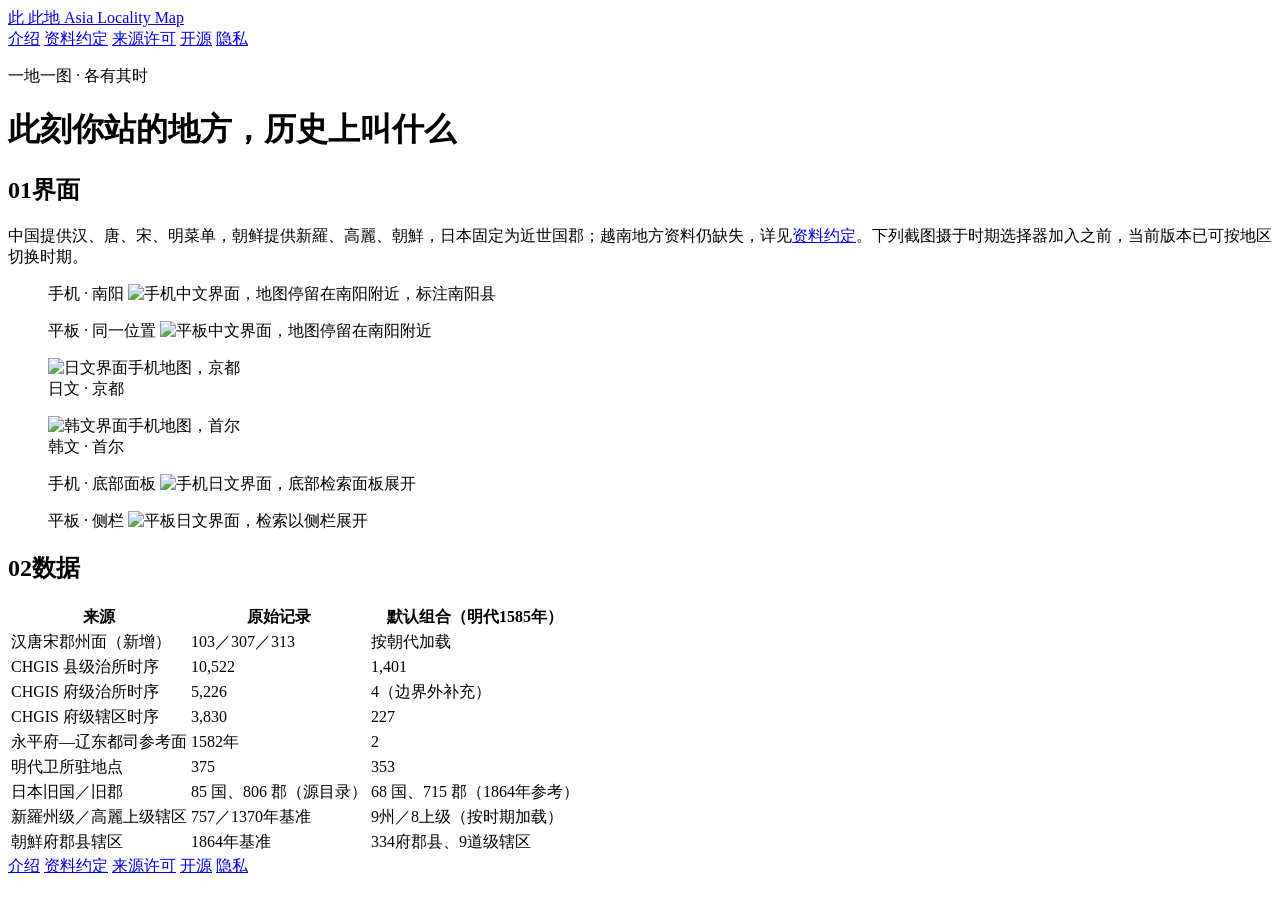
==== docs/index.html @ d312cb2b "Deploy docs with GitHub Pages instead of Workers" ====
<!DOCTYPE html>
<html lang="zh-Hans">
<head>
<meta charset="utf-8">
<meta name="viewport" content="width=device-width, initial-scale=1">
<title>此地 · Asia Locality Map</title>
<meta name="description" content="Android 离线历史地图应用。定位到当前位置，直接浏览当地的历史底图。支持中、日、韩界面。">
<link rel="stylesheet" href="assets/style.css">
</head>
<body>

<header class="site-header">
  <div class="wrap">
    <a class="brand" href="index.html">
      <span class="seal" aria-hidden="true">此</span>
      <span class="brand-text">此地</span>
      <span class="brand-sub">Asia Locality Map</span>
    </a>
    <nav class="site-nav">
      <a href="index.html" aria-current="page">介绍</a>
      <a href="product.html">资料约定</a>
      <a href="data-rights.html">来源许可</a>
      <a href="open-source.html">开源</a>
      <a href="privacy.html">隐私</a>
    </nav>
  </div>
</header>

<main>
  <div class="wrap">

    <p class="vertical-mark" aria-hidden="true">一地一图 · 各有其时</p>

    <h1>此刻你站的地方，历史上叫什么</h1>

    <h2><span class="idx">01</span>界面</h2>
    <p>中国提供汉、唐、宋、明菜单，朝鲜提供新羅、高麗、朝鮮，日本固定为近世国郡；越南地方资料仍缺失，详见<a href="product.html">资料约定</a>。下列截图摄于时期选择器加入之前，当前版本已可按地区切换时期。</p>

    <div class="device-pair">
      <figure class="phone-shot">
        <span class="device-tag">手机 · 南阳</span>
        <img src="assets/screenshots/phone-zh-Hans-map.png" alt="手机中文界面，地图停留在南阳附近，标注南阳县" loading="lazy">
      </figure>
      <figure>
        <span class="device-tag">平板 · 同一位置</span>
        <img src="assets/screenshots/tablet-zh-Hans-map.png" alt="平板中文界面，地图停留在南阳附近" loading="lazy">
      </figure>
    </div>

    <div class="shot-group">
      <figure class="phone-shot">
        <img src="assets/screenshots/phone-ja-map.png" alt="日文界面手机地图，京都" loading="lazy">
        <figcaption>日文 · 京都</figcaption>
      </figure>
      <figure class="phone-shot">
        <img src="assets/screenshots/phone-ko-map.png" alt="韩文界面手机地图，首尔" loading="lazy">
        <figcaption>韩文 · 首尔</figcaption>
      </figure>
    </div>

    <div class="device-pair">
      <figure class="phone-shot">
        <span class="device-tag">手机 · 底部面板</span>
        <img src="assets/screenshots/phone-ja-search.png" alt="手机日文界面，底部检索面板展开" loading="lazy">
      </figure>
      <figure>
        <span class="device-tag">平板 · 侧栏</span>
        <img src="assets/screenshots/tablet-ja-search.png" alt="平板日文界面，检索以侧栏展开" loading="lazy">
      </figure>
    </div>

    <h2><span class="idx">02</span>数据</h2>

    <div class="table-scroll">
      <table>
        <thead>
          <tr>
            <th>来源</th>
            <th class="num">原始记录</th>
            <th class="num">默认组合（明代1585年）</th>
          </tr>
        </thead>
        <tbody>
          <tr><td>汉唐宋郡州面（新增）</td><td class="num">103／307／313</td><td class="num">按朝代加载</td></tr>
          <tr><td>CHGIS 县级治所时序</td><td class="num">10,522</td><td class="num">1,401</td></tr>
          <tr><td>CHGIS 府级治所时序</td><td class="num">5,226</td><td class="num">4（边界外补充）</td></tr>
          <tr><td>CHGIS 府级辖区时序</td><td class="num">3,830</td><td class="num">227</td></tr>
          <tr><td>永平府—辽东都司参考面</td><td class="num">1582年</td><td class="num">2</td></tr>
          <tr><td>明代卫所驻地点</td><td class="num">375</td><td class="num">353</td></tr>
          <tr><td>日本旧国／旧郡</td><td class="num">85 国、806 郡（源目录）</td><td class="num">68 国、715 郡（1864年参考）</td></tr>
          <tr><td>新羅州级／高麗上级辖区</td><td class="num">757／1370年基准</td><td class="num">9州／8上级（按时期加载）</td></tr>
          <tr><td>朝鮮府郡县辖区</td><td class="num">1864年基准</td><td class="num">334府郡县、9道级辖区</td></tr>
        </tbody>
      </table>
    </div>

  </div>
</main>

<footer class="site-footer">
  <div class="wrap">
    <nav>
      <a href="index.html">介绍</a>
      <a href="product.html">资料约定</a>
      <a href="data-rights.html">来源许可</a>
      <a href="open-source.html">开源</a>
      <a href="privacy.html">隐私</a>
    </nav>
  </div>
</footer>

</body>
</html>
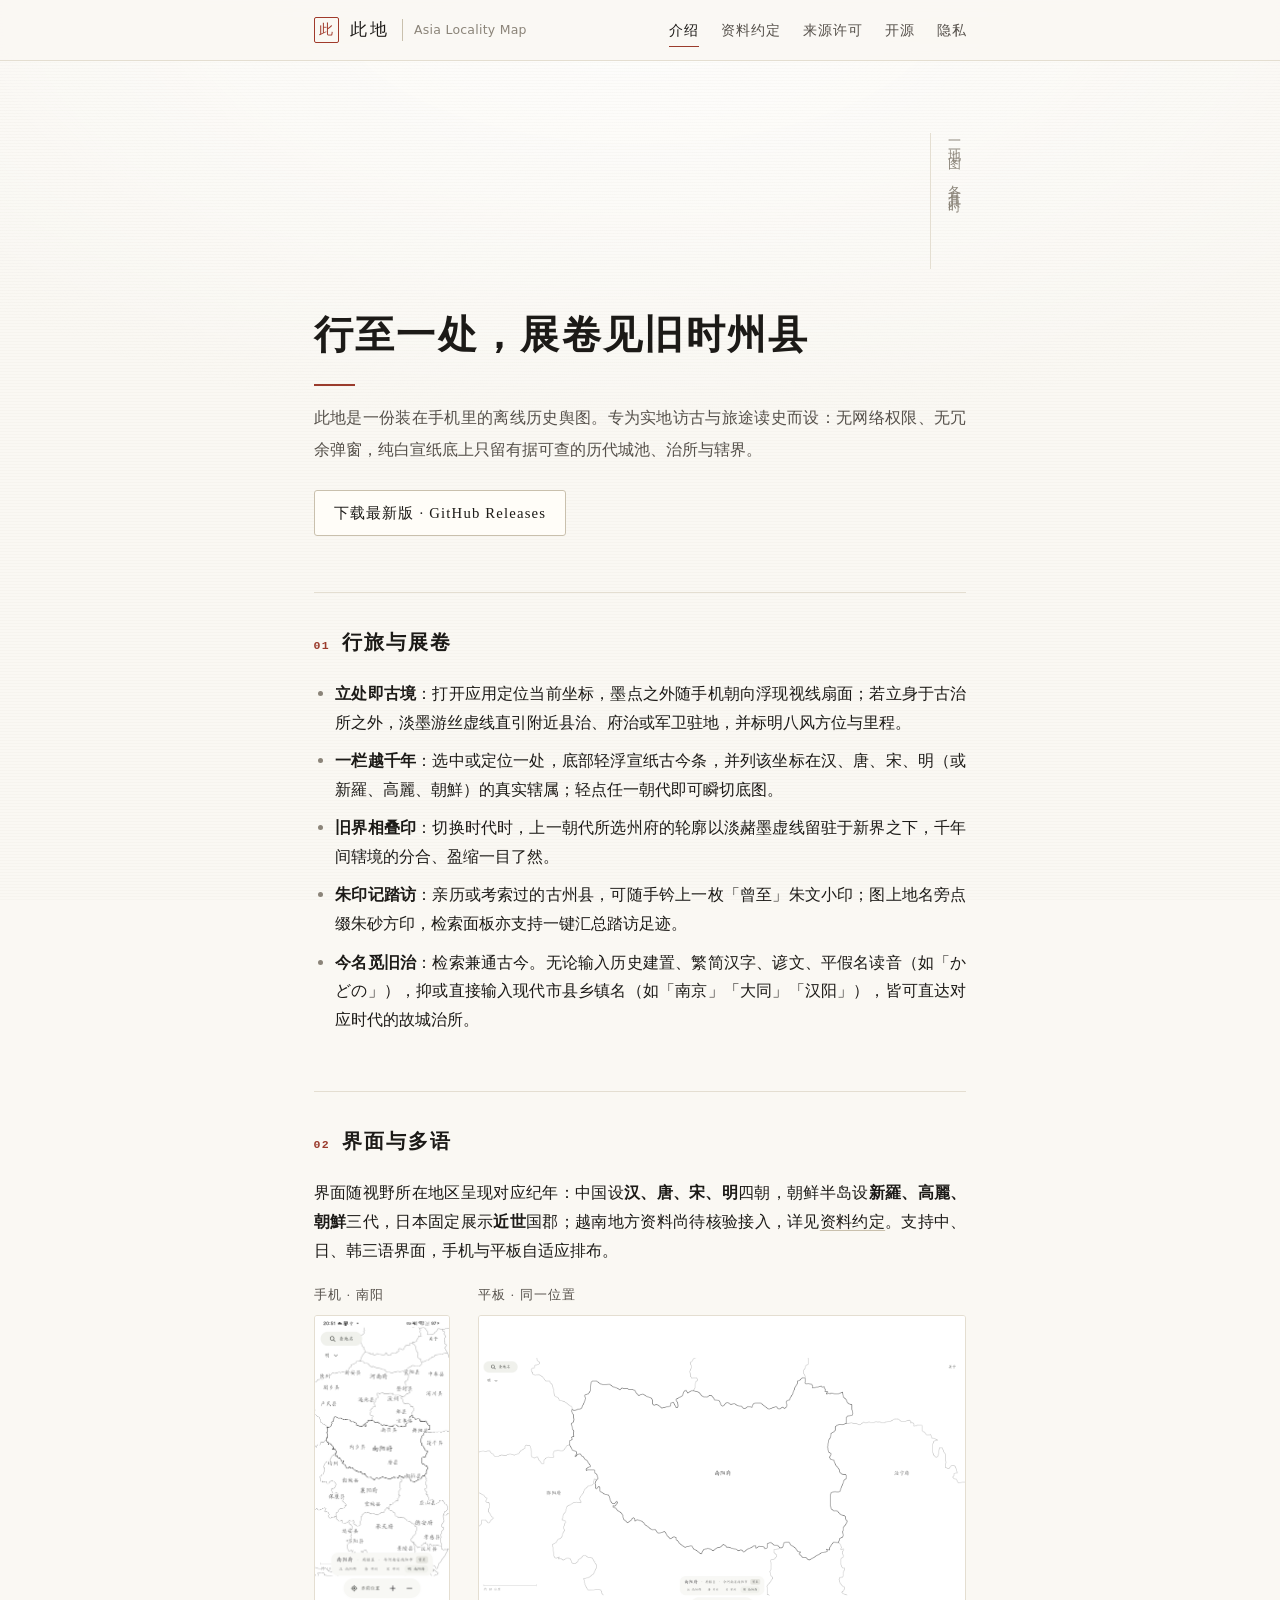
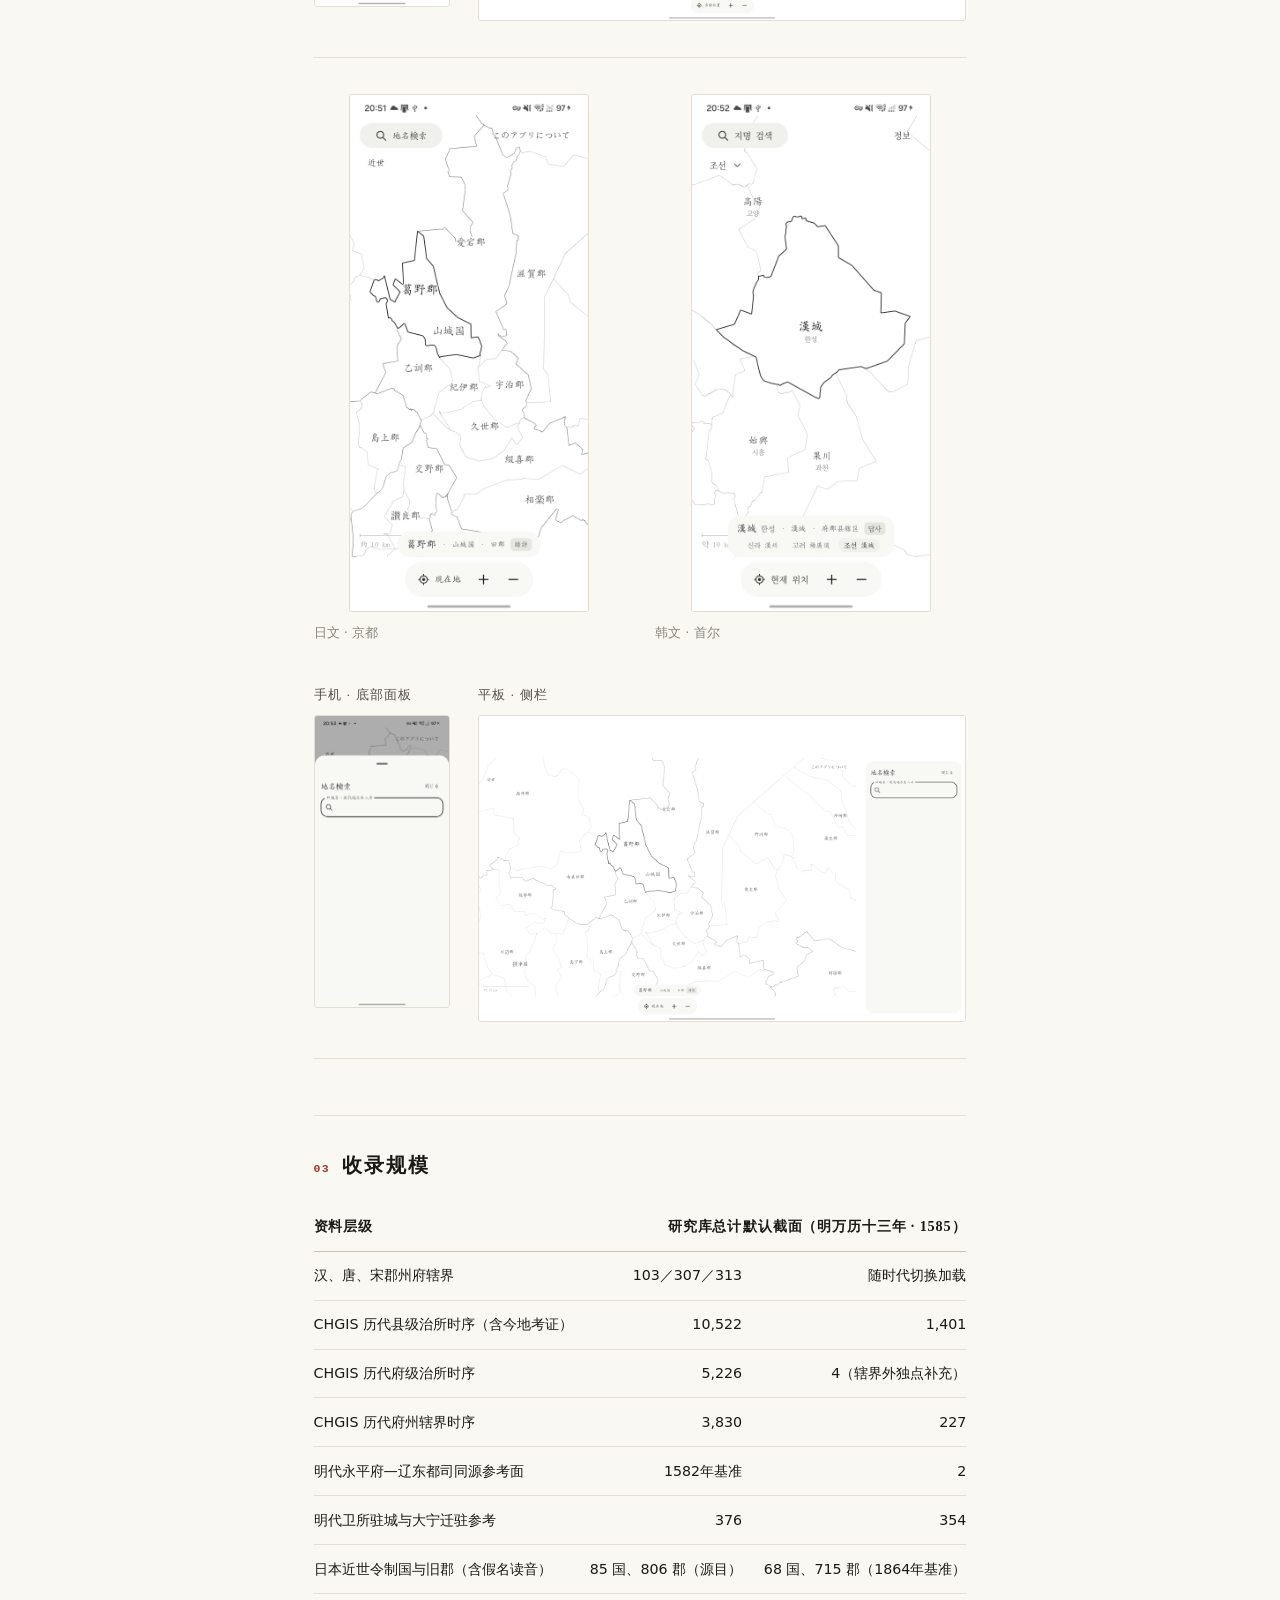
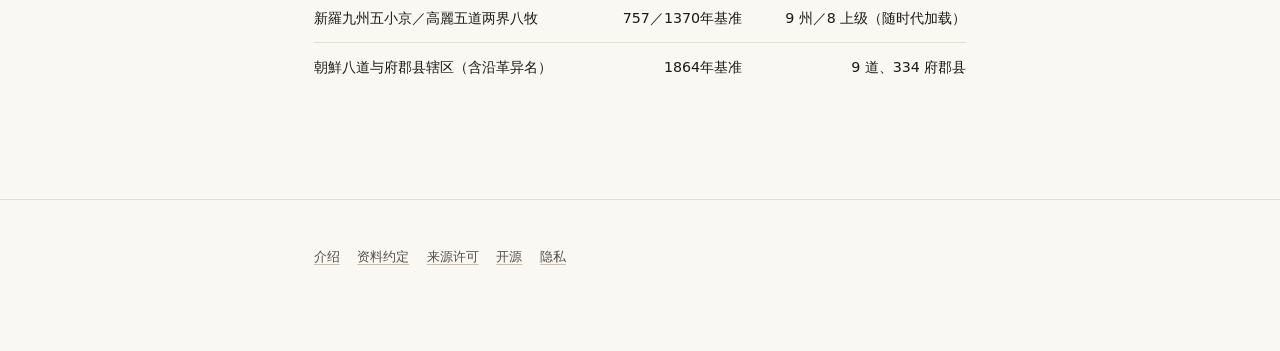
==== commit 51000a92: "Add trace bar & visited marks, refresh docs screenshots, upgrade SDK 37.2, and publish APK via GitHu" ====
--- a/docs/index.html
+++ b/docs/index.html
@@ -31,10 +31,23 @@
 
     <p class="vertical-mark" aria-hidden="true">一地一图 · 各有其时</p>
 
-    <h1>此刻你站的地方，历史上叫什么</h1>
+    <h1>行至一处，展卷见旧时州县</h1>
+    <p class="lede">此地是一份装在手机里的离线历史舆图。专为实地访古与旅途读史而设：无网络权限、无冗余弹窗，纯白宣纸底上只留有据可查的历代城池、治所与辖界。</p>
+    <p class="actions">
+      <a class="action-btn" href="https://github.com/yihtseu/AsiaLocalityMap/releases/latest" target="_blank" rel="noopener noreferrer">下载最新版 · GitHub Releases</a>
+    </p>
 
-    <h2><span class="idx">01</span>界面</h2>
-    <p>中国提供汉、唐、宋、明菜单，朝鲜提供新羅、高麗、朝鮮，日本固定为近世国郡；越南地方资料仍缺失，详见<a href="product.html">资料约定</a>。下列截图摄于时期选择器加入之前，当前版本已可按地区切换时期。</p>
+    <h2><span class="idx">01</span>行旅与展卷</h2>
+    <ul>
+      <li><strong>立处即古境</strong>：打开应用定位当前坐标，墨点之外随手机朝向浮现视线扇面；若立身于古治所之外，淡墨游丝虚线直引附近县治、府治或军卫驻地，并标明八风方位与里程。</li>
+      <li><strong>一栏越千年</strong>：选中或定位一处，底部轻浮宣纸古今条，并列该坐标在汉、唐、宋、明（或新羅、高麗、朝鮮）的真实辖属；轻点任一朝代即可瞬切底图。</li>
+      <li><strong>旧界相叠印</strong>：切换时代时，上一朝代所选州府的轮廓以淡赭墨虚线留驻于新界之下，千年间辖境的分合、盈缩一目了然。</li>
+      <li><strong>朱印记踏访</strong>：亲历或考索过的古州县，可随手钤上一枚「曾至」朱文小印；图上地名旁点缀朱砂方印，检索面板亦支持一键汇总踏访足迹。</li>
+      <li><strong>今名觅旧治</strong>：检索兼通古今。无论输入历史建置、繁简汉字、谚文、平假名读音（如「かどの」），抑或直接输入现代市县乡镇名（如「南京」「大同」「汉阳」），皆可直达对应时代的故城治所。</li>
+    </ul>
+
+    <h2><span class="idx">02</span>界面与多语</h2>
+    <p>界面随视野所在地区呈现对应纪年：中国设<strong>汉、唐、宋、明</strong>四朝，朝鲜半岛设<strong>新羅、高麗、朝鮮</strong>三代，日本固定展示<strong>近世</strong>国郡；越南地方资料尚待核验接入，详见<a href="product.html">资料约定</a>。支持中、日、韩三语界面，手机与平板自适应排布。</p>
 
     <div class="device-pair">
       <figure class="phone-shot">
@@ -69,27 +82,27 @@
       </figure>
     </div>
 
-    <h2><span class="idx">02</span>数据</h2>
+    <h2><span class="idx">03</span>收录规模</h2>
 
     <div class="table-scroll">
       <table>
         <thead>
           <tr>
-            <th>来源</th>
-            <th class="num">原始记录</th>
-            <th class="num">默认组合（明代1585年）</th>
+            <th>资料层级</th>
+            <th class="num">研究库总计</th>
+            <th class="num">默认截面（明万历十三年 · 1585）</th>
           </tr>
         </thead>
         <tbody>
-          <tr><td>汉唐宋郡州面（新增）</td><td class="num">103／307／313</td><td class="num">按朝代加载</td></tr>
-          <tr><td>CHGIS 县级治所时序</td><td class="num">10,522</td><td class="num">1,401</td></tr>
-          <tr><td>CHGIS 府级治所时序</td><td class="num">5,226</td><td class="num">4（边界外补充）</td></tr>
-          <tr><td>CHGIS 府级辖区时序</td><td class="num">3,830</td><td class="num">227</td></tr>
-          <tr><td>永平府—辽东都司参考面</td><td class="num">1582年</td><td class="num">2</td></tr>
-          <tr><td>明代卫所驻地点</td><td class="num">375</td><td class="num">353</td></tr>
-          <tr><td>日本旧国／旧郡</td><td class="num">85 国、806 郡（源目录）</td><td class="num">68 国、715 郡（1864年参考）</td></tr>
-          <tr><td>新羅州级／高麗上级辖区</td><td class="num">757／1370年基准</td><td class="num">9州／8上级（按时期加载）</td></tr>
-          <tr><td>朝鮮府郡县辖区</td><td class="num">1864年基准</td><td class="num">334府郡县、9道级辖区</td></tr>
+          <tr><td>汉、唐、宋郡州府辖界</td><td class="num">103／307／313</td><td class="num">随时代切换加载</td></tr>
+          <tr><td>CHGIS 历代县级治所时序（含今地考证）</td><td class="num">10,522</td><td class="num">1,401</td></tr>
+          <tr><td>CHGIS 历代府级治所时序</td><td class="num">5,226</td><td class="num">4（辖界外独点补充）</td></tr>
+          <tr><td>CHGIS 历代府州辖界时序</td><td class="num">3,830</td><td class="num">227</td></tr>
+          <tr><td>明代永平府—辽东都司同源参考面</td><td class="num">1582年基准</td><td class="num">2</td></tr>
+          <tr><td>明代卫所驻城与大宁迁驻参考</td><td class="num">376</td><td class="num">354</td></tr>
+          <tr><td>日本近世令制国与旧郡（含假名读音）</td><td class="num">85 国、806 郡（源目）</td><td class="num">68 国、715 郡（1864年基准）</td></tr>
+          <tr><td>新羅九州五小京／高麗五道两界八牧</td><td class="num">757／1370年基准</td><td class="num">9 州／8 上级（随时代加载）</td></tr>
+          <tr><td>朝鮮八道与府郡县辖区（含沿革异名）</td><td class="num">1864年基准</td><td class="num">9 道、334 府郡县</td></tr>
         </tbody>
       </table>
     </div>
--- a/docs/assets/style.css
+++ b/docs/assets/style.css
@@ -0,0 +1,533 @@
+/* 此地 · Asia Locality Map — 文档站点
+   现代版式 + 古风气质：宣纸底、墨色字、宋体标题、朱砂细节点缀。
+   不用插图与彩色块，留白与细线承担层级。 */
+
+:root {
+  /* 墨与纸 */
+  --paper: #faf8f3;
+  --paper-raised: #fffdf8;
+  --ink: #1c1a17;
+  --ink-soft: #55504a;
+  --ink-faint: #8b8479;
+  --line: #e4ded1;
+  --line-strong: #c9c0ad;
+  --cinnabar: #9a3b2c; /* 朱砂，仅作点睛 */
+  --seal: #a03a2b;
+
+  --measure: 44rem;
+  --font-serif: "Songti SC", "Source Han Serif SC", "Noto Serif CJK SC",
+    "STSong", "Times New Roman", Georgia, serif;
+  --font-sans: "PingFang SC", "Hiragino Sans GB", "Noto Sans CJK SC",
+    "Microsoft YaHei", system-ui, -apple-system, "Segoe UI", sans-serif;
+  --font-mono: "SF Mono", "JetBrains Mono", Menlo, Consolas, monospace;
+}
+
+* {
+  box-sizing: border-box;
+}
+
+html {
+  scroll-behavior: smooth;
+  scroll-padding-top: 5.5rem;
+  -webkit-text-size-adjust: 100%;
+}
+
+body {
+  margin: 0;
+  background: var(--paper);
+  color: var(--ink);
+  font-family: var(--font-sans);
+  font-size: 16px;
+  line-height: 1.8;
+  -webkit-font-smoothing: antialiased;
+}
+
+/* 极淡的纸纹：两层重复渐变，不用图片 */
+body::before {
+  content: "";
+  position: fixed;
+  inset: 0;
+  z-index: -1;
+  pointer-events: none;
+  background-image: repeating-linear-gradient(
+      0deg,
+      rgba(120, 110, 92, 0.028) 0 1px,
+      transparent 1px 3px
+    ),
+    radial-gradient(
+      120% 80% at 50% 0%,
+      rgba(255, 255, 255, 0.75),
+      transparent 60%
+    );
+}
+
+.wrap {
+  max-width: var(--measure);
+  margin: 0 auto;
+  padding: 0 1.6rem;
+}
+
+/* ---------- 页头 ---------- */
+
+.site-header {
+  position: sticky;
+  top: 0;
+  z-index: 20;
+  background: rgba(250, 248, 243, 0.9);
+  backdrop-filter: saturate(140%) blur(10px);
+  border-bottom: 1px solid var(--line);
+}
+
+.site-header .wrap {
+  display: flex;
+  align-items: center;
+  justify-content: space-between;
+  gap: 1.5rem;
+  min-height: 3.75rem;
+}
+
+.brand {
+  display: flex;
+  align-items: center;
+  gap: 0.7rem;
+  text-decoration: none;
+  color: var(--ink);
+}
+
+/* 印章：细边方框，模拟钤印 */
+.seal {
+  display: inline-grid;
+  place-items: center;
+  width: 1.6rem;
+  height: 1.6rem;
+  border: 1px solid var(--seal);
+  border-radius: 2px;
+  color: var(--seal);
+  font-family: var(--font-serif);
+  font-size: 0.85rem;
+  line-height: 1;
+  padding-bottom: 0.05em;
+  flex: none;
+}
+
+.brand-text {
+  font-family: var(--font-serif);
+  font-size: 1.05rem;
+  letter-spacing: 0.14em;
+  white-space: nowrap;
+}
+
+.brand-sub {
+  font-family: var(--font-sans);
+  font-size: 0.78rem;
+  letter-spacing: 0.02em;
+  color: var(--ink-faint);
+  white-space: nowrap;
+  padding-left: 0.7rem;
+  margin-left: 0.1rem;
+  border-left: 1px solid var(--line-strong);
+}
+
+.site-nav {
+  display: flex;
+  gap: 1.4rem;
+  font-size: 0.85rem;
+}
+
+.site-nav a {
+  position: relative;
+  color: var(--ink-soft);
+  text-decoration: none;
+  letter-spacing: 0.06em;
+  padding: 0.2rem 0;
+}
+
+.site-nav a::after {
+  content: "";
+  position: absolute;
+  left: 0;
+  right: 0;
+  bottom: -0.1rem;
+  height: 1px;
+  background: var(--cinnabar);
+  transform: scaleX(0);
+  transform-origin: left;
+  transition: transform 0.22s ease;
+}
+
+.site-nav a:hover {
+  color: var(--ink);
+}
+
+.site-nav a:hover::after,
+.site-nav a[aria-current="page"]::after {
+  transform: scaleX(1);
+}
+
+.site-nav a[aria-current="page"] {
+  color: var(--ink);
+}
+
+@media (max-width: 700px) {
+  .brand-sub {
+    display: none;
+  }
+  .site-nav {
+    gap: 0.95rem;
+    font-size: 0.8rem;
+  }
+  .site-header .wrap {
+    min-height: 3.25rem;
+  }
+}
+
+/* ---------- 主体 ---------- */
+
+main {
+  padding: 4.5rem 0 5rem;
+}
+
+h1 {
+  font-family: var(--font-serif);
+  font-size: clamp(1.85rem, 5.5vw, 2.45rem);
+  font-weight: 600;
+  line-height: 1.35;
+  letter-spacing: 0.06em;
+  margin: 0 0 1rem;
+}
+
+/* 标题下的短朱砂横线，古谱中的"鱼尾"意象 */
+h1::after {
+  content: "";
+  display: block;
+  width: 2.6rem;
+  height: 2px;
+  margin-top: 1.4rem;
+  background: var(--cinnabar);
+}
+
+h2 {
+  font-family: var(--font-serif);
+  font-size: 1.24rem;
+  font-weight: 600;
+  letter-spacing: 0.1em;
+  margin: 3.5rem 0 1.2rem;
+  padding-top: 2rem;
+  border-top: 1px solid var(--line);
+  display: flex;
+  align-items: baseline;
+  gap: 0.75rem;
+}
+
+/* 章节序号：小字朱砂 */
+h2 .idx {
+  font-family: var(--font-mono);
+  font-size: 0.72rem;
+  letter-spacing: 0.1em;
+  color: var(--cinnabar);
+  flex: none;
+}
+
+h3 {
+  font-family: var(--font-serif);
+  font-size: 1.02rem;
+  font-weight: 600;
+  letter-spacing: 0.08em;
+  margin: 2rem 0 0.8rem;
+}
+
+/* 引首：首页大标题下的说明 */
+.lede {
+  font-size: 1.02rem;
+  line-height: 1.95;
+  color: var(--ink-soft);
+  margin-bottom: 1.5rem;
+}
+
+.actions {
+  margin: 0 0 2rem;
+}
+
+.action-btn {
+  display: inline-flex;
+  align-items: center;
+  gap: 0.45rem;
+  padding: 0.55rem 1.2rem;
+  font-family: var(--font-serif);
+  font-size: 0.92rem;
+  letter-spacing: 0.08em;
+  color: var(--ink);
+  background: var(--paper-raised);
+  border: 1px solid var(--line-strong);
+  border-radius: 3px;
+  text-decoration: none;
+  transition: border-color 0.2s ease, color 0.2s ease, background-color 0.2s ease;
+}
+
+.action-btn:hover {
+  border-color: var(--cinnabar);
+  color: var(--cinnabar);
+  background: #fff;
+}
+
+p {
+  margin: 0 0 1.15rem;
+  text-align: justify;
+}
+
+ul,
+ol {
+  margin: 0 0 1.3rem;
+  padding-left: 1.35rem;
+}
+
+li {
+  margin-bottom: 0.6rem;
+  text-align: justify;
+}
+
+li::marker {
+  color: var(--ink-faint);
+}
+
+a {
+  color: var(--ink);
+  text-decoration-color: var(--line-strong);
+  text-underline-offset: 3px;
+}
+
+a:hover {
+  text-decoration-color: var(--cinnabar);
+}
+
+code {
+  font-family: var(--font-mono);
+  font-size: 0.85em;
+  background: rgba(120, 110, 92, 0.07);
+  border: 1px solid var(--line);
+  border-radius: 3px;
+  padding: 0.08em 0.35em;
+}
+
+pre {
+  font-family: var(--font-mono);
+  font-size: 0.81rem;
+  line-height: 1.75;
+  background: var(--paper-raised);
+  border: 1px solid var(--line);
+  border-radius: 4px;
+  padding: 1.1rem 1.2rem;
+  overflow-x: auto;
+  margin: 0 0 1.5rem;
+}
+
+pre code {
+  background: none;
+  border: 0;
+  padding: 0;
+  font-size: inherit;
+}
+
+/* ---------- 表格 ---------- */
+
+.table-scroll {
+  overflow-x: auto;
+  margin-bottom: 1.7rem;
+}
+
+table {
+  width: 100%;
+  border-collapse: collapse;
+  font-size: 0.89rem;
+}
+
+th,
+td {
+  text-align: left;
+  padding: 0.7rem 0.95rem 0.7rem 0;
+  border-bottom: 1px solid var(--line);
+  vertical-align: top;
+}
+
+th {
+  font-family: var(--font-serif);
+  font-weight: 600;
+  letter-spacing: 0.06em;
+  border-bottom: 1px solid var(--line-strong);
+  white-space: nowrap;
+}
+
+td.num,
+th.num {
+  text-align: right;
+  font-variant-numeric: tabular-nums;
+  white-space: nowrap;
+  padding-right: 0;
+}
+
+tbody tr:last-child td {
+  border-bottom: 0;
+}
+
+caption {
+  caption-side: bottom;
+  text-align: left;
+  font-size: 0.8rem;
+  color: var(--ink-faint);
+  line-height: 1.7;
+  padding-top: 0.8rem;
+}
+
+/* ---------- 截图 ---------- */
+
+figure {
+  margin: 0 0 1.9rem;
+}
+
+figure img {
+  display: block;
+  width: 100%;
+  height: auto;
+  border: 1px solid var(--line);
+  border-radius: 3px;
+  background: #fff;
+}
+
+figcaption {
+  font-size: 0.82rem;
+  color: var(--ink-faint);
+  line-height: 1.7;
+  padding-top: 0.65rem;
+}
+
+.shot-group {
+  display: grid;
+  grid-template-columns: repeat(auto-fit, minmax(9.5rem, 1fr));
+  gap: 1.9rem;
+  margin-bottom: 2.5rem;
+}
+
+.shot-group figure {
+  margin: 0;
+}
+
+.phone-shot img {
+  max-width: 15rem;
+  margin: 0 auto;
+}
+
+/* 手机与平板并置，体现自适应对照 */
+.device-pair {
+  display: grid;
+  grid-template-columns: minmax(0, 8.5rem) minmax(0, 1fr);
+  gap: 1.75rem;
+  align-items: start;
+  margin-bottom: 2.25rem;
+  padding-bottom: 2.25rem;
+  border-bottom: 1px solid var(--line);
+}
+
+.device-pair:last-of-type {
+  border-bottom: 0;
+}
+
+.device-pair figure {
+  margin: 0;
+}
+
+.device-pair .phone-shot img {
+  max-width: 8.5rem;
+}
+
+.device-tag {
+  display: block;
+  font-family: var(--font-serif);
+  font-size: 0.8rem;
+  letter-spacing: 0.1em;
+  color: var(--ink-soft);
+  padding-bottom: 0.5rem;
+}
+
+@media (max-width: 560px) {
+  .device-pair {
+    grid-template-columns: 1fr;
+    gap: 1.5rem;
+  }
+  .device-pair .phone-shot img {
+    max-width: 11rem;
+  }
+}
+
+/* 提示框：左侧朱砂短线 */
+.note {
+  position: relative;
+  font-size: 0.89rem;
+  line-height: 1.8;
+  color: var(--ink-soft);
+  background: var(--paper-raised);
+  border: 1px solid var(--line);
+  border-left: 2px solid var(--cinnabar);
+  border-radius: 3px;
+  padding: 1rem 1.2rem;
+  margin-bottom: 1.7rem;
+}
+
+.note p:last-child {
+  margin-bottom: 0;
+}
+
+/* 竖排引首，首页用一次 */
+.vertical-mark {
+  writing-mode: vertical-rl;
+  font-family: var(--font-serif);
+  font-size: 0.82rem;
+  letter-spacing: 0.35em;
+  color: var(--ink-faint);
+  border-left: 1px solid var(--line);
+  padding-left: 0.75rem;
+  margin: 0 0 2.5rem auto;
+  height: 8.5rem;
+}
+
+/* ---------- 页脚 ---------- */
+
+.site-footer {
+  border-top: 1px solid var(--line);
+  padding: 2.75rem 0 4rem;
+  font-size: 0.84rem;
+  line-height: 1.9;
+  color: var(--ink-faint);
+}
+
+.site-footer p {
+  margin-bottom: 0.7rem;
+  text-align: left;
+}
+
+.site-footer nav {
+  display: flex;
+  flex-wrap: wrap;
+  gap: 0.4rem 1.1rem;
+  margin-bottom: 1.1rem;
+}
+
+.site-footer a {
+  color: var(--ink-soft);
+}
+
+@media print {
+  .site-header,
+  .site-footer,
+  .vertical-mark {
+    display: none;
+  }
+  body {
+    background: #fff;
+  }
+  body::before {
+    display: none;
+  }
+  main {
+    padding: 0;
+  }
+}
